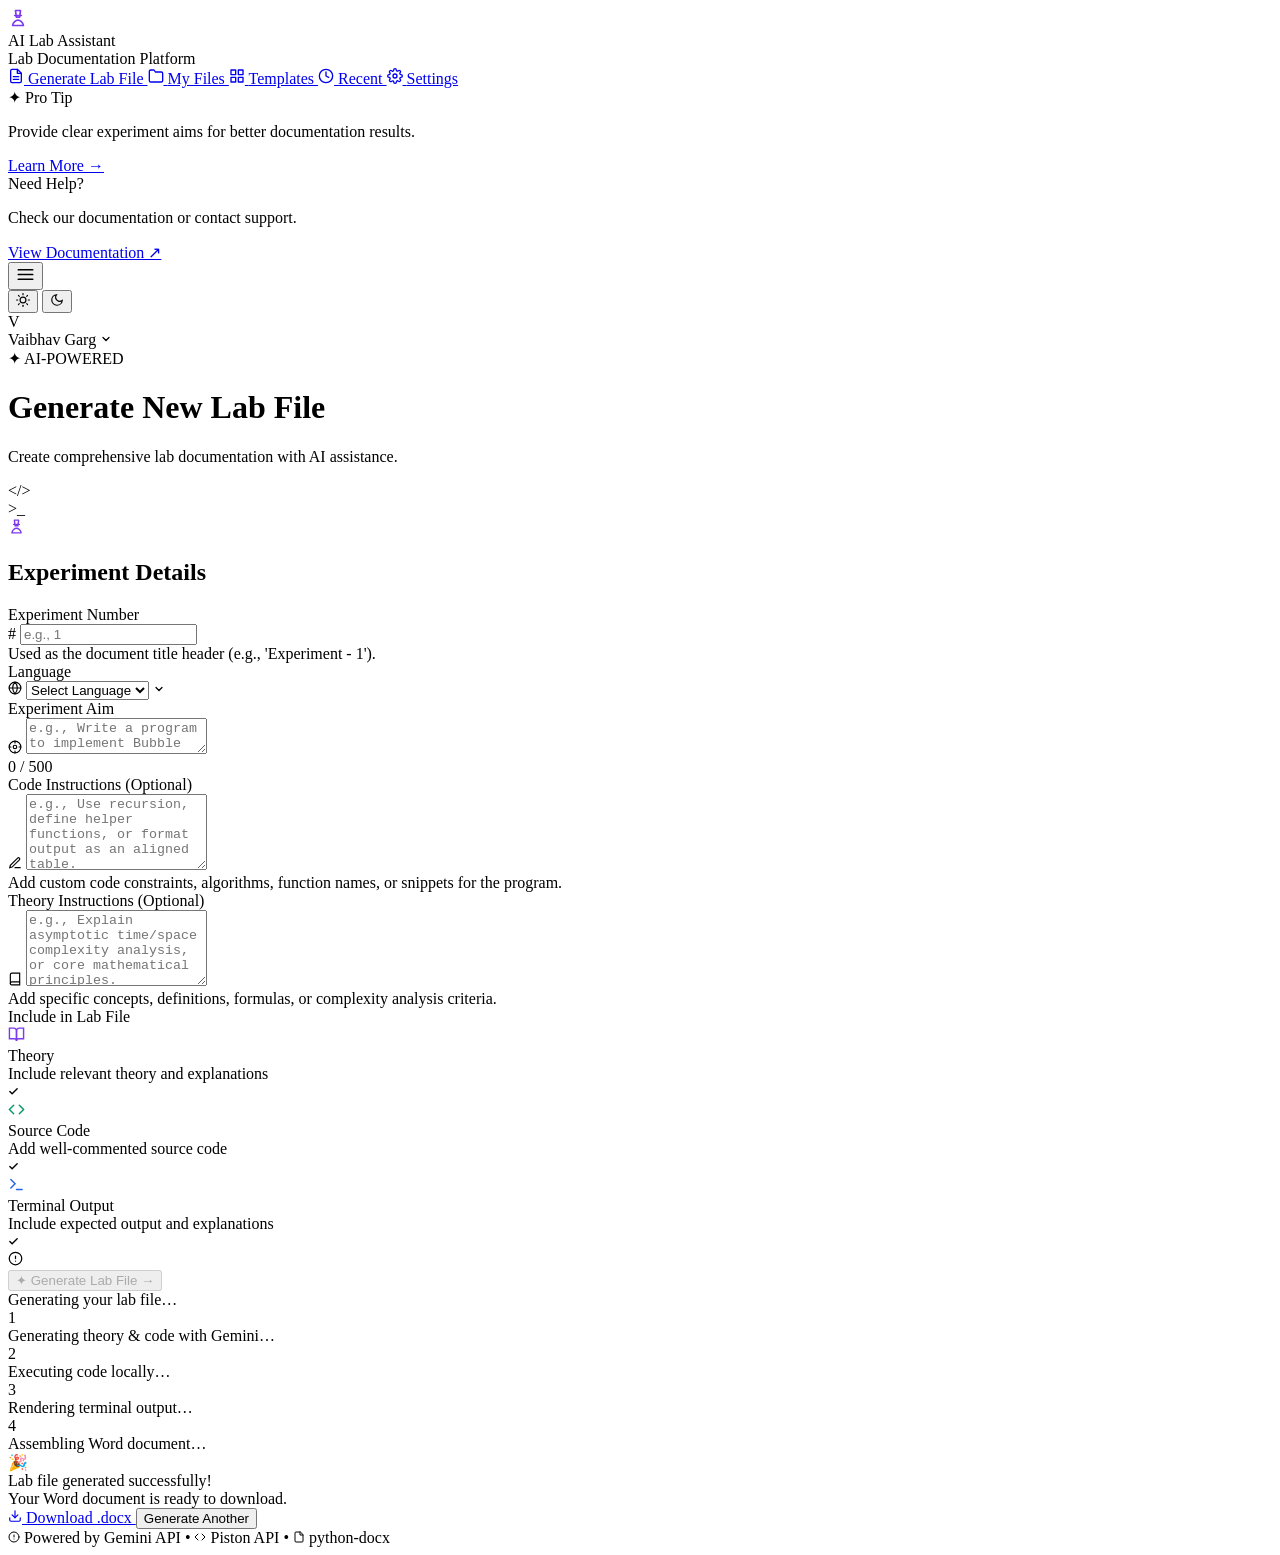
==== frontend/index.html @ 701ebc19 "Refactor guidelines fields to separate Theory Instructions and Code Instructions with structured LLM" ====
<!DOCTYPE html>
<html lang="en">
<head>
  <meta charset="UTF-8" />
  <meta name="viewport" content="width=device-width, initial-scale=1.0" />
  <title>AI Lab Assistant — Lab Documentation Platform</title>
  <meta name="description" content="Generate complete college lab experiment documents with AI. Enter your aim, choose a language, and get a formatted Word file with theory, code, and terminal output." />
  <link rel="preconnect" href="https://fonts.googleapis.com" />
  <link rel="preconnect" href="https://fonts.gstatic.com" crossorigin />
  <link href="https://fonts.googleapis.com/css2?family=Inter:wght@300;400;500;600;700;800&display=swap" rel="stylesheet" />
  <link rel="stylesheet" href="/static/style.css" />
</head>
<body>

<!-- Mobile sidebar overlay -->
<div class="sidebar-overlay" id="sidebar-overlay"></div>

<div class="app-layout">

  <!-- ══ SIDEBAR ═══════════════════════════════════════════════ -->
  <aside class="sidebar" id="sidebar">

    <!-- Brand -->
    <div class="sidebar-brand">
      <div class="brand-icon-wrap">
        <svg width="20" height="20" viewBox="0 0 24 24" fill="none" stroke="#7c3aed" stroke-width="2" stroke-linecap="round" stroke-linejoin="round">
          <path d="M9 3h6l-1 8H10L9 3z"/><path d="M5.5 21c.5-4 4-6.5 6.5-6.5s6 2.5 6.5 6.5H5.5z"/>
          <line x1="8" y1="9" x2="16" y2="9"/>
        </svg>
      </div>
      <div>
        <div class="brand-name">AI Lab Assistant</div>
        <div class="brand-sub">Lab Documentation Platform</div>
      </div>
    </div>

    <!-- Nav -->
    <nav class="sidebar-nav">
      <a class="nav-item active" href="#" id="nav-generate">
        <span class="nav-icon">
          <svg width="16" height="16" viewBox="0 0 24 24" fill="none" stroke="currentColor" stroke-width="2" stroke-linecap="round" stroke-linejoin="round">
            <path d="M14 2H6a2 2 0 0 0-2 2v16a2 2 0 0 0 2 2h12a2 2 0 0 0 2-2V8z"/>
            <polyline points="14 2 14 8 20 8"/>
            <line x1="16" y1="13" x2="8" y2="13"/><line x1="16" y1="17" x2="8" y2="17"/>
          </svg>
        </span>
        Generate Lab File
      </a>
      <a class="nav-item" href="#">
        <span class="nav-icon">
          <svg width="16" height="16" viewBox="0 0 24 24" fill="none" stroke="currentColor" stroke-width="2" stroke-linecap="round" stroke-linejoin="round">
            <path d="M22 19a2 2 0 0 1-2 2H4a2 2 0 0 1-2-2V5a2 2 0 0 1 2-2h5l2 3h9a2 2 0 0 1 2 2z"/>
          </svg>
        </span>
        My Files
      </a>
      <a class="nav-item" href="#">
        <span class="nav-icon">
          <svg width="16" height="16" viewBox="0 0 24 24" fill="none" stroke="currentColor" stroke-width="2" stroke-linecap="round" stroke-linejoin="round">
            <rect x="3" y="3" width="7" height="7"/><rect x="14" y="3" width="7" height="7"/>
            <rect x="14" y="14" width="7" height="7"/><rect x="3" y="14" width="7" height="7"/>
          </svg>
        </span>
        Templates
      </a>
      <a class="nav-item" href="#">
        <span class="nav-icon">
          <svg width="16" height="16" viewBox="0 0 24 24" fill="none" stroke="currentColor" stroke-width="2" stroke-linecap="round" stroke-linejoin="round">
            <circle cx="12" cy="12" r="10"/><polyline points="12 6 12 12 16 14"/>
          </svg>
        </span>
        Recent
      </a>
      <a class="nav-item" href="#">
        <span class="nav-icon">
          <svg width="16" height="16" viewBox="0 0 24 24" fill="none" stroke="currentColor" stroke-width="2" stroke-linecap="round" stroke-linejoin="round">
            <circle cx="12" cy="12" r="3"/>
            <path d="M19.4 15a1.65 1.65 0 0 0 .33 1.82l.06.06a2 2 0 0 1-2.83 2.83l-.06-.06a1.65 1.65 0 0 0-1.82-.33 1.65 1.65 0 0 0-1 1.51V21a2 2 0 0 1-4 0v-.09A1.65 1.65 0 0 0 9 19.4a1.65 1.65 0 0 0-1.82.33l-.06.06a2 2 0 0 1-2.83-2.83l.06-.06A1.65 1.65 0 0 0 4.68 15a1.65 1.65 0 0 0-1.51-1H3a2 2 0 0 1 0-4h.09A1.65 1.65 0 0 0 4.6 9a1.65 1.65 0 0 0-.33-1.82l-.06-.06a2 2 0 0 1 2.83-2.83l.06.06A1.65 1.65 0 0 0 9 4.68a1.65 1.65 0 0 0 1-1.51V3a2 2 0 0 1 4 0v.09a1.65 1.65 0 0 0 1 1.51 1.65 1.65 0 0 0 1.82-.33l.06-.06a2 2 0 0 1 2.83 2.83l-.06.06A1.65 1.65 0 0 0 19.4 9a1.65 1.65 0 0 0 1.51 1H21a2 2 0 0 1 0 4h-.09a1.65 1.65 0 0 0-1.51 1z"/>
          </svg>
        </span>
        Settings
      </a>
    </nav>

    <!-- Sidebar bottom cards -->
    <div class="sidebar-bottom">
      <div class="sb-card">
        <div class="sb-card-title"><span class="sb-star">✦</span> Pro Tip</div>
        <p class="sb-card-body">Provide clear experiment aims for better documentation results.</p>
        <a href="#" class="sb-link">Learn More →</a>
      </div>
      <div class="sb-card">
        <div class="sb-card-title">Need Help?</div>
        <p class="sb-card-body">Check our documentation or contact support.</p>
        <a href="#" class="sb-link">View Documentation ↗</a>
      </div>
    </div>

  </aside>

  <!-- ══ MAIN AREA ══════════════════════════════════════════════ -->
  <div class="main-area">

    <!-- Top Bar -->
    <header class="top-bar">
      <button class="hamburger-btn" id="hamburger" aria-label="Toggle sidebar">
        <svg width="19" height="19" viewBox="0 0 24 24" fill="none" stroke="currentColor" stroke-width="2.2" stroke-linecap="round">
          <line x1="3" y1="6" x2="21" y2="6"/><line x1="3" y1="12" x2="21" y2="12"/><line x1="3" y1="18" x2="21" y2="18"/>
        </svg>
      </button>
      <div class="top-bar-right">
        <div class="theme-toggle" role="group">
          <button class="theme-btn active" id="light-btn" title="Light mode">
            <svg width="14" height="14" viewBox="0 0 24 24" fill="none" stroke="currentColor" stroke-width="2" stroke-linecap="round">
              <circle cx="12" cy="12" r="5"/>
              <line x1="12" y1="1" x2="12" y2="3"/><line x1="12" y1="21" x2="12" y2="23"/>
              <line x1="4.22" y1="4.22" x2="5.64" y2="5.64"/><line x1="18.36" y1="18.36" x2="19.78" y2="19.78"/>
              <line x1="1" y1="12" x2="3" y2="12"/><line x1="21" y1="12" x2="23" y2="12"/>
              <line x1="4.22" y1="19.78" x2="5.64" y2="18.36"/><line x1="18.36" y1="5.64" x2="19.78" y2="4.22"/>
            </svg>
          </button>
          <button class="theme-btn" id="dark-btn" title="Dark mode">
            <svg width="14" height="14" viewBox="0 0 24 24" fill="none" stroke="currentColor" stroke-width="2" stroke-linecap="round">
              <path d="M21 12.79A9 9 0 1 1 11.21 3 7 7 0 0 0 21 12.79z"/>
            </svg>
          </button>
        </div>
        <div class="user-chip">
          <div class="user-avatar">V</div>
          <span class="user-name">Vaibhav Garg</span>
          <svg width="12" height="12" viewBox="0 0 24 24" fill="none" stroke="currentColor" stroke-width="2.5" stroke-linecap="round">
            <polyline points="6 9 12 15 18 9"/>
          </svg>
        </div>
      </div>
    </header>

    <!-- Workspace -->
    <main class="workspace">
      <div class="workspace-inner">

        <!-- Hero -->
        <div class="hero">
          <div class="hero-text">
            <div class="ai-badge">✦ AI-POWERED</div>
            <h1 class="hero-heading">Generate <span class="grad-text">New Lab File</span></h1>
            <p class="hero-sub">Create comprehensive lab documentation with AI assistance.</p>
          </div>
          <div class="hero-illus" aria-hidden="true">
            <div class="dec-dot dot-yellow"></div>
            <div class="dec-dot dot-purple"></div>
            <div class="dec-dot dot-blue"></div>
            <div class="illus-folder">
              <div class="illus-doc">
                <div class="doc-line"></div>
                <div class="doc-line short"></div>
                <div class="doc-line"></div>
                <div class="doc-line short"></div>
              </div>
            </div>
            <div class="illus-code">&lt;/&gt;</div>
            <div class="illus-term">&gt;_</div>
          </div>
        </div>

        <!-- Form Card -->
        <div class="form-card">
          <div class="form-card-hdr">
            <div class="form-card-hdr-icon">
              <svg width="17" height="17" viewBox="0 0 24 24" fill="none" stroke="#7c3aed" stroke-width="2" stroke-linecap="round" stroke-linejoin="round">
                <path d="M9 3h6l-1 8H10L9 3z"/>
                <path d="M5.5 21c.5-4 4-6.5 6.5-6.5s6 2.5 6.5 6.5H5.5z"/>
                <line x1="8" y1="9" x2="16" y2="9"/>
              </svg>
            </div>
            <h2 class="form-card-title">Experiment Details</h2>
          </div>

          <form id="lab-form" novalidate>

            <!-- Row 1 -->
            <div class="form-row-2">
              <div class="f-group">
                <label class="f-label" for="exp-number">Experiment Number</label>
                <div class="f-wrap">
                  <span class="f-icon f-icon-hash">#</span>
                  <input type="number" id="exp-number" class="f-input" placeholder="e.g., 1" min="1" autocomplete="off" required />
                </div>
                <span class="f-helper-text">Used as the document title header (e.g., 'Experiment - 1').</span>
              </div>
              <div class="f-group">
                <label class="f-label" for="language">Language</label>
                <div class="f-wrap f-select-wrap">
                  <span class="f-icon">
                    <svg width="14" height="14" viewBox="0 0 24 24" fill="none" stroke="currentColor" stroke-width="2" stroke-linecap="round">
                      <circle cx="12" cy="12" r="10"/>
                      <line x1="2" y1="12" x2="22" y2="12"/>
                      <path d="M12 2a15.3 15.3 0 0 1 4 10 15.3 15.3 0 0 1-4 10 15.3 15.3 0 0 1-4-10 15.3 15.3 0 0 1 4-10z"/>
                    </svg>
                  </span>
                  <select id="language" class="f-select" required>
                    <option value="" disabled selected>Select Language</option>
                    <option value="Python">Python</option>
                    <option value="C">C</option>
                    <option value="C++">C++</option>
                    <option value="Java">Java</option>
                    <option value="JavaScript">JavaScript</option>
                    <option value="Rust">Rust</option>
                  </select>
                  <span class="select-arrow">
                    <svg width="12" height="12" viewBox="0 0 24 24" fill="none" stroke="currentColor" stroke-width="2.5" stroke-linecap="round">
                      <polyline points="6 9 12 15 18 9"/>
                    </svg>
                  </span>
                </div>
              </div>
            </div>

            <!-- Aim -->
            <div class="f-group f-aim-group">
              <label class="f-label" for="aim">Experiment Aim</label>
              <div class="f-textarea-wrap">
                <span class="f-textarea-icon">
                  <svg width="14" height="14" viewBox="0 0 24 24" fill="none" stroke="currentColor" stroke-width="2" stroke-linecap="round">
                    <circle cx="12" cy="12" r="10"/>
                    <circle cx="12" cy="12" r="3"/>
                    <line x1="22" y1="12" x2="19" y2="12"/><line x1="5" y1="12" x2="2" y2="12"/>
                    <line x1="12" y1="2" x2="12" y2="5"/><line x1="12" y1="19" x2="12" y2="22"/>
                  </svg>
                </span>
                <textarea id="aim" class="f-textarea" placeholder="e.g., Write a program to implement Bubble Sort" maxlength="500" required></textarea>
              </div>
              <div class="char-row">
                <span id="char-count" class="char-count">0 / 500</span>
              </div>
            </div>

            <!-- Code Instructions -->
            <div class="f-group f-aim-group">
              <label class="f-label" for="code-instructions">Code Instructions (Optional)</label>
              <div class="f-textarea-wrap">
                <span class="f-textarea-icon">
                  <svg width="14" height="14" viewBox="0 0 24 24" fill="none" stroke="currentColor" stroke-width="2" stroke-linecap="round">
                    <path d="M12 20h9"/><path d="M16.5 3.5a2.121 2.121 0 0 1 3 3L7 19l-4 1 1-4L16.5 3.5z"/>
                  </svg>
                </span>
                <textarea id="code-instructions" class="f-textarea" placeholder="e.g., Use recursion, define helper functions, or format output as an aligned table." style="min-height: 70px;"></textarea>
              </div>
              <span class="f-helper-text">Add custom code constraints, algorithms, function names, or snippets for the program.</span>
            </div>

            <!-- Theory Instructions -->
            <div class="f-group f-aim-group">
              <label class="f-label" for="theory-instructions">Theory Instructions (Optional)</label>
              <div class="f-textarea-wrap">
                <span class="f-textarea-icon">
                  <svg width="14" height="14" viewBox="0 0 24 24" fill="none" stroke="currentColor" stroke-width="2" stroke-linecap="round">
                    <path d="M4 19.5A2.5 2.5 0 0 1 6.5 17H20"/>
                    <path d="M6.5 2H20v20H6.5A2.5 2.5 0 0 1 4 19.5v-15A2.5 2.5 0 0 1 6.5 2z"/>
                  </svg>
                </span>
                <textarea id="theory-instructions" class="f-textarea" placeholder="e.g., Explain asymptotic time/space complexity analysis, or core mathematical principles." style="min-height: 70px;"></textarea>
              </div>
              <span class="f-helper-text">Add specific concepts, definitions, formulas, or complexity analysis criteria.</span>
            </div>

            <!-- Component cards -->
            <div class="comp-section">
              <span class="comp-section-label">Include in Lab File</span>
              <div class="comp-grid">
                <div class="comp-card selected" data-comp="theory">
                  <div class="comp-icon-wrap theory-bg">
                    <svg width="17" height="17" viewBox="0 0 24 24" fill="none" stroke="#7c3aed" stroke-width="2" stroke-linecap="round">
                      <path d="M2 3h6a4 4 0 0 1 4 4v14a3 3 0 0 0-3-3H2z"/>
                      <path d="M22 3h-6a4 4 0 0 0-4 4v14a3 3 0 0 1 3-3h7z"/>
                    </svg>
                  </div>
                  <div class="comp-body">
                    <div class="comp-title">Theory</div>
                    <div class="comp-desc">Include relevant theory and explanations</div>
                  </div>
                  <div class="comp-chk">
                    <svg width="11" height="11" viewBox="0 0 24 24" fill="none" stroke="currentColor" stroke-width="3" stroke-linecap="round"><polyline points="20 6 9 17 4 12"/></svg>
                  </div>
                </div>
                <div class="comp-card selected" data-comp="code">
                  <div class="comp-icon-wrap code-bg">
                    <svg width="17" height="17" viewBox="0 0 24 24" fill="none" stroke="#059669" stroke-width="2" stroke-linecap="round">
                      <polyline points="16 18 22 12 16 6"/><polyline points="8 6 2 12 8 18"/>
                    </svg>
                  </div>
                  <div class="comp-body">
                    <div class="comp-title">Source Code</div>
                    <div class="comp-desc">Add well-commented source code</div>
                  </div>
                  <div class="comp-chk">
                    <svg width="11" height="11" viewBox="0 0 24 24" fill="none" stroke="currentColor" stroke-width="3" stroke-linecap="round"><polyline points="20 6 9 17 4 12"/></svg>
                  </div>
                </div>
                <div class="comp-card selected" data-comp="terminal">
                  <div class="comp-icon-wrap term-bg">
                    <svg width="17" height="17" viewBox="0 0 24 24" fill="none" stroke="#2563eb" stroke-width="2" stroke-linecap="round">
                      <polyline points="4 17 10 11 4 5"/><line x1="12" y1="19" x2="20" y2="19"/>
                    </svg>
                  </div>
                  <div class="comp-body">
                    <div class="comp-title">Terminal Output</div>
                    <div class="comp-desc">Include expected output and explanations</div>
                  </div>
                  <div class="comp-chk">
                    <svg width="11" height="11" viewBox="0 0 24 24" fill="none" stroke="currentColor" stroke-width="3" stroke-linecap="round"><polyline points="20 6 9 17 4 12"/></svg>
                  </div>
                </div>
              </div>
            </div>

            <!-- Error toast -->
            <div id="error-toast" role="alert" aria-live="assertive">
              <svg width="15" height="15" viewBox="0 0 24 24" fill="none" stroke="currentColor" stroke-width="2" stroke-linecap="round" style="flex-shrink:0">
                <circle cx="12" cy="12" r="10"/><line x1="12" y1="8" x2="12" y2="12"/><line x1="12" y1="16" x2="12.01" y2="16"/>
              </svg>
              <span id="error-msg"></span>
            </div>

            <!-- CTA -->
            <button type="submit" id="generate-btn" disabled>
              ✦ Generate Lab File →
            </button>

          </form>
        </div>

        <!-- Progress Card -->
        <div id="progress-section" role="status" aria-label="Generation progress">
          <div class="prog-title">Generating your lab file…</div>
          <div class="steps-list">
            <div class="step pending" id="step-1">
              <div class="step-ind">1</div>
              <span class="step-lbl">Generating theory &amp; code with Gemini…</span>
            </div>
            <div class="step pending" id="step-2">
              <div class="step-ind">2</div>
              <span class="step-lbl">Executing code locally…</span>
            </div>
            <div class="step pending" id="step-3">
              <div class="step-ind">3</div>
              <span class="step-lbl">Rendering terminal output…</span>
            </div>
            <div class="step pending" id="step-4">
              <div class="step-ind">4</div>
              <span class="step-lbl">Assembling Word document…</span>
            </div>
          </div>
        </div>

        <!-- Success Card -->
        <div id="success-section" role="status">
          <div class="suc-icon">🎉</div>
          <div class="suc-text">
            <div class="suc-title">Lab file generated successfully!</div>
            <div class="suc-sub">Your Word document is ready to download.</div>
          </div>
          <div class="suc-actions">
            <a id="download-btn" href="#" download>
              <svg width="14" height="14" viewBox="0 0 24 24" fill="none" stroke="currentColor" stroke-width="2" stroke-linecap="round">
                <path d="M21 15v4a2 2 0 0 1-2 2H5a2 2 0 0 1-2-2v-4"/>
                <polyline points="7 10 12 15 17 10"/><line x1="12" y1="15" x2="12" y2="3"/>
              </svg>
              Download .docx
            </a>
            <button id="reset-btn" type="button">Generate Another</button>
          </div>
        </div>

        <!-- Footer -->
        <footer class="page-footer">
          <span class="footer-item">
            <svg width="12" height="12" viewBox="0 0 24 24" fill="none" stroke="currentColor" stroke-width="2" stroke-linecap="round">
              <circle cx="12" cy="12" r="10"/><line x1="12" y1="8" x2="12" y2="12"/><line x1="12" y1="16" x2="12.01" y2="16"/>
            </svg>
            Powered by Gemini API
          </span>
          <span class="footer-sep">•</span>
          <span class="footer-item">
            <svg width="12" height="12" viewBox="0 0 24 24" fill="none" stroke="currentColor" stroke-width="2" stroke-linecap="round">
              <polyline points="16 18 22 12 16 6"/><polyline points="8 6 2 12 8 18"/>
            </svg>
            Piston API
          </span>
          <span class="footer-sep">•</span>
          <span class="footer-item">
            <svg width="12" height="12" viewBox="0 0 24 24" fill="none" stroke="currentColor" stroke-width="2" stroke-linecap="round">
              <path d="M14 2H6a2 2 0 0 0-2 2v16a2 2 0 0 0 2 2h12a2 2 0 0 0 2-2V8z"/>
              <polyline points="14 2 14 8 20 8"/>
            </svg>
            python-docx
          </span>
        </footer>

      </div>
    </main>

  </div>
</div>

<script src="/static/app.js"></script>
</body>
</html>
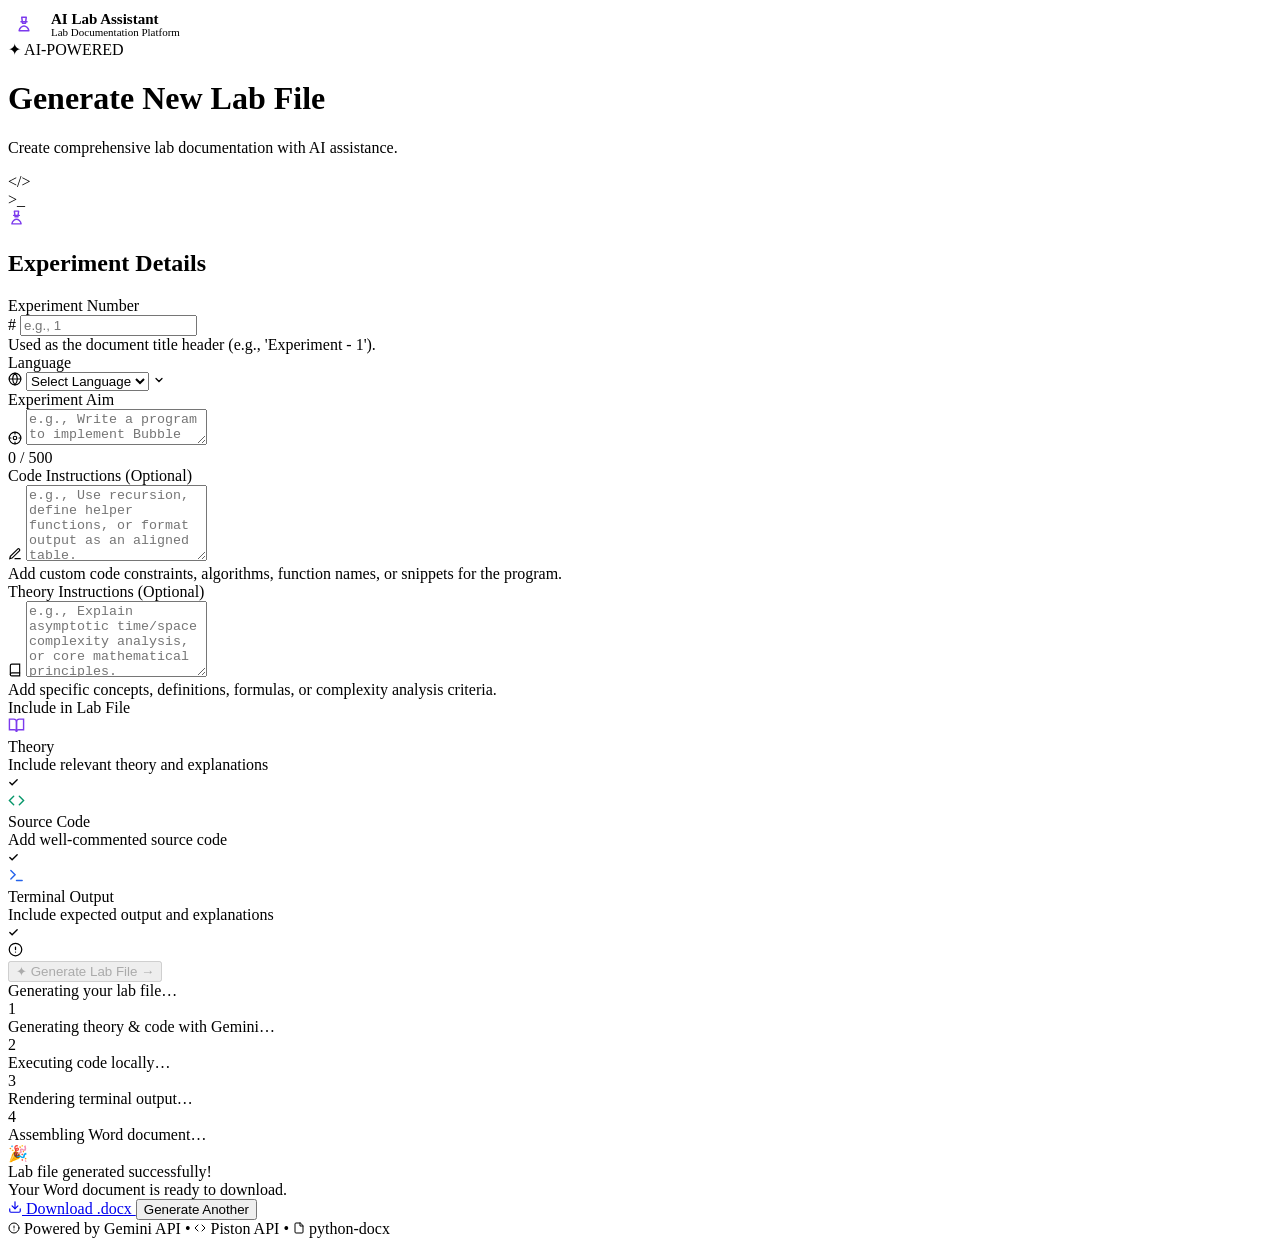
==== commit c2ca7b29: "UI: Remove left sidebar, overlay, theme toggle, and user chip. Move brand logo to top bar." ====
--- a/frontend/index.html
+++ b/frontend/index.html
@@ -12,125 +12,23 @@
 </head>
 <body>
 
-<!-- Mobile sidebar overlay -->
-<div class="sidebar-overlay" id="sidebar-overlay"></div>
-
 <div class="app-layout">
-
-  <!-- ══ SIDEBAR ═══════════════════════════════════════════════ -->
-  <aside class="sidebar" id="sidebar">
-
-    <!-- Brand -->
-    <div class="sidebar-brand">
-      <div class="brand-icon-wrap">
-        <svg width="20" height="20" viewBox="0 0 24 24" fill="none" stroke="#7c3aed" stroke-width="2" stroke-linecap="round" stroke-linejoin="round">
-          <path d="M9 3h6l-1 8H10L9 3z"/><path d="M5.5 21c.5-4 4-6.5 6.5-6.5s6 2.5 6.5 6.5H5.5z"/>
-          <line x1="8" y1="9" x2="16" y2="9"/>
-        </svg>
-      </div>
-      <div>
-        <div class="brand-name">AI Lab Assistant</div>
-        <div class="brand-sub">Lab Documentation Platform</div>
-      </div>
-    </div>
-
-    <!-- Nav -->
-    <nav class="sidebar-nav">
-      <a class="nav-item active" href="#" id="nav-generate">
-        <span class="nav-icon">
-          <svg width="16" height="16" viewBox="0 0 24 24" fill="none" stroke="currentColor" stroke-width="2" stroke-linecap="round" stroke-linejoin="round">
-            <path d="M14 2H6a2 2 0 0 0-2 2v16a2 2 0 0 0 2 2h12a2 2 0 0 0 2-2V8z"/>
-            <polyline points="14 2 14 8 20 8"/>
-            <line x1="16" y1="13" x2="8" y2="13"/><line x1="16" y1="17" x2="8" y2="17"/>
-          </svg>
-        </span>
-        Generate Lab File
-      </a>
-      <a class="nav-item" href="#">
-        <span class="nav-icon">
-          <svg width="16" height="16" viewBox="0 0 24 24" fill="none" stroke="currentColor" stroke-width="2" stroke-linecap="round" stroke-linejoin="round">
-            <path d="M22 19a2 2 0 0 1-2 2H4a2 2 0 0 1-2-2V5a2 2 0 0 1 2-2h5l2 3h9a2 2 0 0 1 2 2z"/>
-          </svg>
-        </span>
-        My Files
-      </a>
-      <a class="nav-item" href="#">
-        <span class="nav-icon">
-          <svg width="16" height="16" viewBox="0 0 24 24" fill="none" stroke="currentColor" stroke-width="2" stroke-linecap="round" stroke-linejoin="round">
-            <rect x="3" y="3" width="7" height="7"/><rect x="14" y="3" width="7" height="7"/>
-            <rect x="14" y="14" width="7" height="7"/><rect x="3" y="14" width="7" height="7"/>
-          </svg>
-        </span>
-        Templates
-      </a>
-      <a class="nav-item" href="#">
-        <span class="nav-icon">
-          <svg width="16" height="16" viewBox="0 0 24 24" fill="none" stroke="currentColor" stroke-width="2" stroke-linecap="round" stroke-linejoin="round">
-            <circle cx="12" cy="12" r="10"/><polyline points="12 6 12 12 16 14"/>
-          </svg>
-        </span>
-        Recent
-      </a>
-      <a class="nav-item" href="#">
-        <span class="nav-icon">
-          <svg width="16" height="16" viewBox="0 0 24 24" fill="none" stroke="currentColor" stroke-width="2" stroke-linecap="round" stroke-linejoin="round">
-            <circle cx="12" cy="12" r="3"/>
-            <path d="M19.4 15a1.65 1.65 0 0 0 .33 1.82l.06.06a2 2 0 0 1-2.83 2.83l-.06-.06a1.65 1.65 0 0 0-1.82-.33 1.65 1.65 0 0 0-1 1.51V21a2 2 0 0 1-4 0v-.09A1.65 1.65 0 0 0 9 19.4a1.65 1.65 0 0 0-1.82.33l-.06.06a2 2 0 0 1-2.83-2.83l.06-.06A1.65 1.65 0 0 0 4.68 15a1.65 1.65 0 0 0-1.51-1H3a2 2 0 0 1 0-4h.09A1.65 1.65 0 0 0 4.6 9a1.65 1.65 0 0 0-.33-1.82l-.06-.06a2 2 0 0 1 2.83-2.83l.06.06A1.65 1.65 0 0 0 9 4.68a1.65 1.65 0 0 0 1-1.51V3a2 2 0 0 1 4 0v.09a1.65 1.65 0 0 0 1 1.51 1.65 1.65 0 0 0 1.82-.33l.06-.06a2 2 0 0 1 2.83 2.83l-.06.06A1.65 1.65 0 0 0 19.4 9a1.65 1.65 0 0 0 1.51 1H21a2 2 0 0 1 0 4h-.09a1.65 1.65 0 0 0-1.51 1z"/>
-          </svg>
-        </span>
-        Settings
-      </a>
-    </nav>
-
-    <!-- Sidebar bottom cards -->
-    <div class="sidebar-bottom">
-      <div class="sb-card">
-        <div class="sb-card-title"><span class="sb-star">✦</span> Pro Tip</div>
-        <p class="sb-card-body">Provide clear experiment aims for better documentation results.</p>
-        <a href="#" class="sb-link">Learn More →</a>
-      </div>
-      <div class="sb-card">
-        <div class="sb-card-title">Need Help?</div>
-        <p class="sb-card-body">Check our documentation or contact support.</p>
-        <a href="#" class="sb-link">View Documentation ↗</a>
-      </div>
-    </div>
-
-  </aside>
 
   <!-- ══ MAIN AREA ══════════════════════════════════════════════ -->
   <div class="main-area">
 
     <!-- Top Bar -->
     <header class="top-bar">
-      <button class="hamburger-btn" id="hamburger" aria-label="Toggle sidebar">
-        <svg width="19" height="19" viewBox="0 0 24 24" fill="none" stroke="currentColor" stroke-width="2.2" stroke-linecap="round">
-          <line x1="3" y1="6" x2="21" y2="6"/><line x1="3" y1="12" x2="21" y2="12"/><line x1="3" y1="18" x2="21" y2="18"/>
-        </svg>
-      </button>
-      <div class="top-bar-right">
-        <div class="theme-toggle" role="group">
-          <button class="theme-btn active" id="light-btn" title="Light mode">
-            <svg width="14" height="14" viewBox="0 0 24 24" fill="none" stroke="currentColor" stroke-width="2" stroke-linecap="round">
-              <circle cx="12" cy="12" r="5"/>
-              <line x1="12" y1="1" x2="12" y2="3"/><line x1="12" y1="21" x2="12" y2="23"/>
-              <line x1="4.22" y1="4.22" x2="5.64" y2="5.64"/><line x1="18.36" y1="18.36" x2="19.78" y2="19.78"/>
-              <line x1="1" y1="12" x2="3" y2="12"/><line x1="21" y1="12" x2="23" y2="12"/>
-              <line x1="4.22" y1="19.78" x2="5.64" y2="18.36"/><line x1="18.36" y1="5.64" x2="19.78" y2="4.22"/>
-            </svg>
-          </button>
-          <button class="theme-btn" id="dark-btn" title="Dark mode">
-            <svg width="14" height="14" viewBox="0 0 24 24" fill="none" stroke="currentColor" stroke-width="2" stroke-linecap="round">
-              <path d="M21 12.79A9 9 0 1 1 11.21 3 7 7 0 0 0 21 12.79z"/>
-            </svg>
-          </button>
-        </div>
-        <div class="user-chip">
-          <div class="user-avatar">V</div>
-          <span class="user-name">Vaibhav Garg</span>
-          <svg width="12" height="12" viewBox="0 0 24 24" fill="none" stroke="currentColor" stroke-width="2.5" stroke-linecap="round">
-            <polyline points="6 9 12 15 18 9"/>
+      <div class="top-bar-brand" style="display: flex; align-items: center; gap: 11px;">
+        <div class="brand-icon-wrap" style="width: 32px; height: 32px; background: var(--accent-light); border-radius: var(--rsm); display: flex; align-items: center; justify-content: center; flex-shrink: 0;">
+          <svg width="18" height="18" viewBox="0 0 24 24" fill="none" stroke="#7c3aed" stroke-width="2" stroke-linecap="round" stroke-linejoin="round">
+            <path d="M9 3h6l-1 8H10L9 3z"/><path d="M5.5 21c.5-4 4-6.5 6.5-6.5s6 2.5 6.5 6.5H5.5z"/>
+            <line x1="8" y1="9" x2="16" y2="9"/>
           </svg>
+        </div>
+        <div>
+          <div class="brand-name" style="font-weight: 700; font-size: 15px; color: var(--text);">AI Lab Assistant</div>
+          <div class="brand-sub" style="font-size: 11px; color: var(--text-light); margin-top: -2px;">Lab Documentation Platform</div>
         </div>
       </div>
     </header>
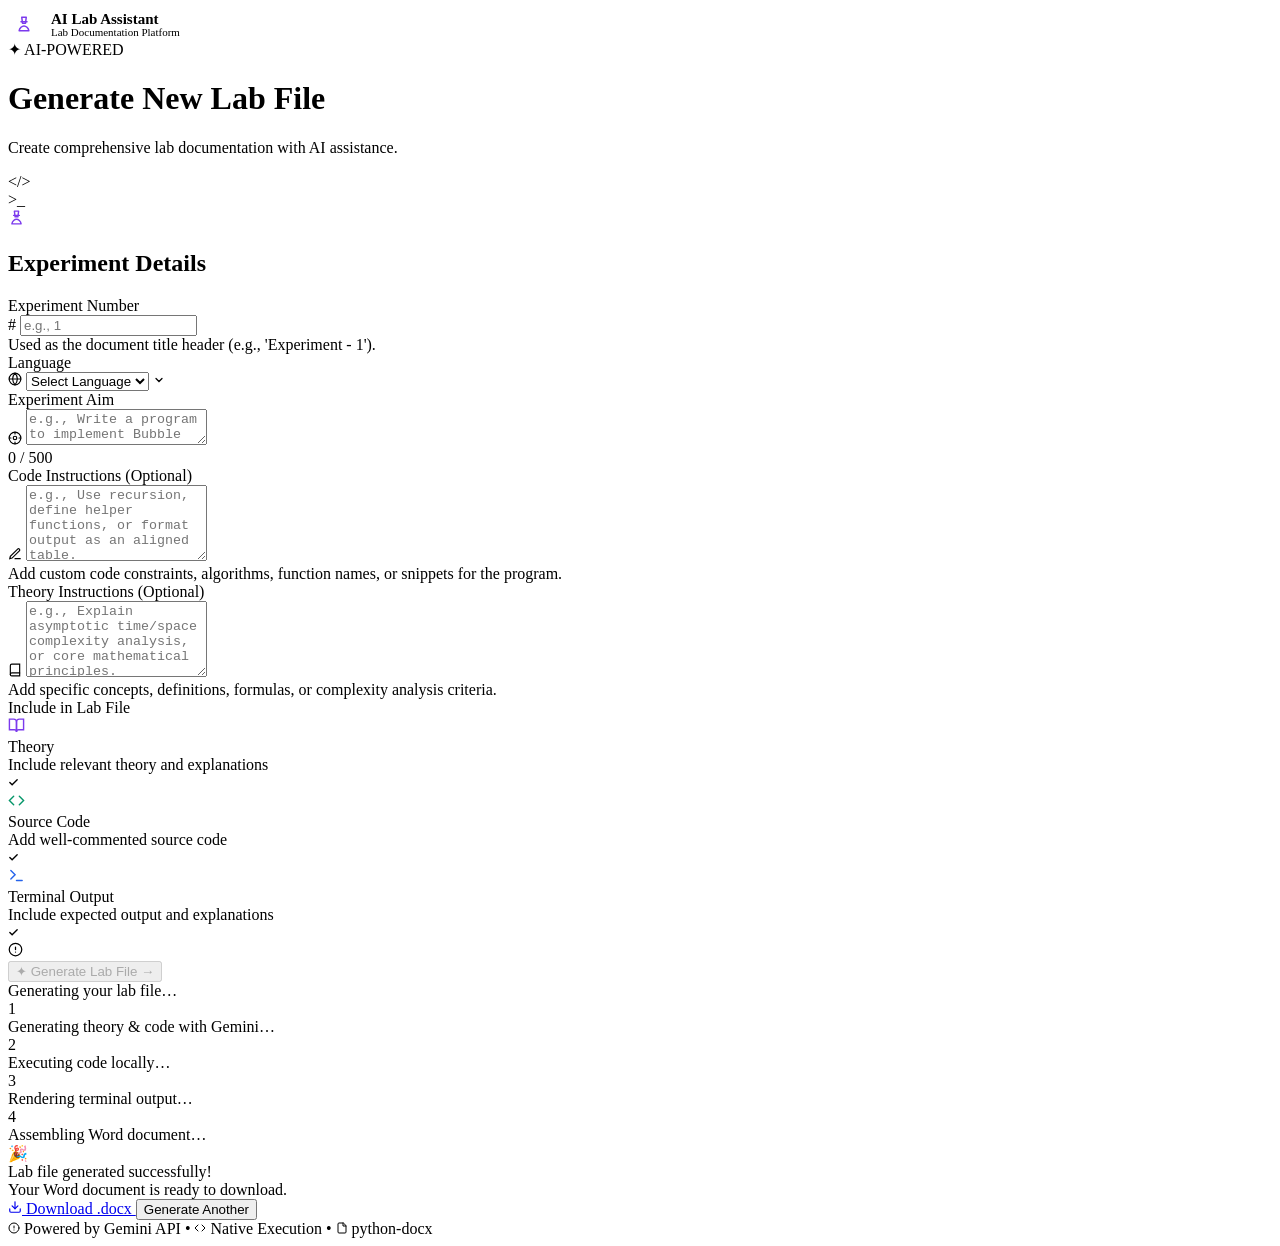
==== commit d710a9f7: "UI: Replace outdated Piston API footer label with Native Execution" ====
--- a/frontend/index.html
+++ b/frontend/index.html
@@ -8,7 +8,7 @@
   <link rel="preconnect" href="https://fonts.googleapis.com" />
   <link rel="preconnect" href="https://fonts.gstatic.com" crossorigin />
   <link href="https://fonts.googleapis.com/css2?family=Inter:wght@300;400;500;600;700;800&display=swap" rel="stylesheet" />
-  <link rel="stylesheet" href="/static/style.css" />
+  <link rel="stylesheet" href="/static/style.css?v=2" />
 </head>
 <body>
 
@@ -283,7 +283,7 @@
             <svg width="12" height="12" viewBox="0 0 24 24" fill="none" stroke="currentColor" stroke-width="2" stroke-linecap="round">
               <polyline points="16 18 22 12 16 6"/><polyline points="8 6 2 12 8 18"/>
             </svg>
-            Piston API
+            Native Execution
           </span>
           <span class="footer-sep">•</span>
           <span class="footer-item">
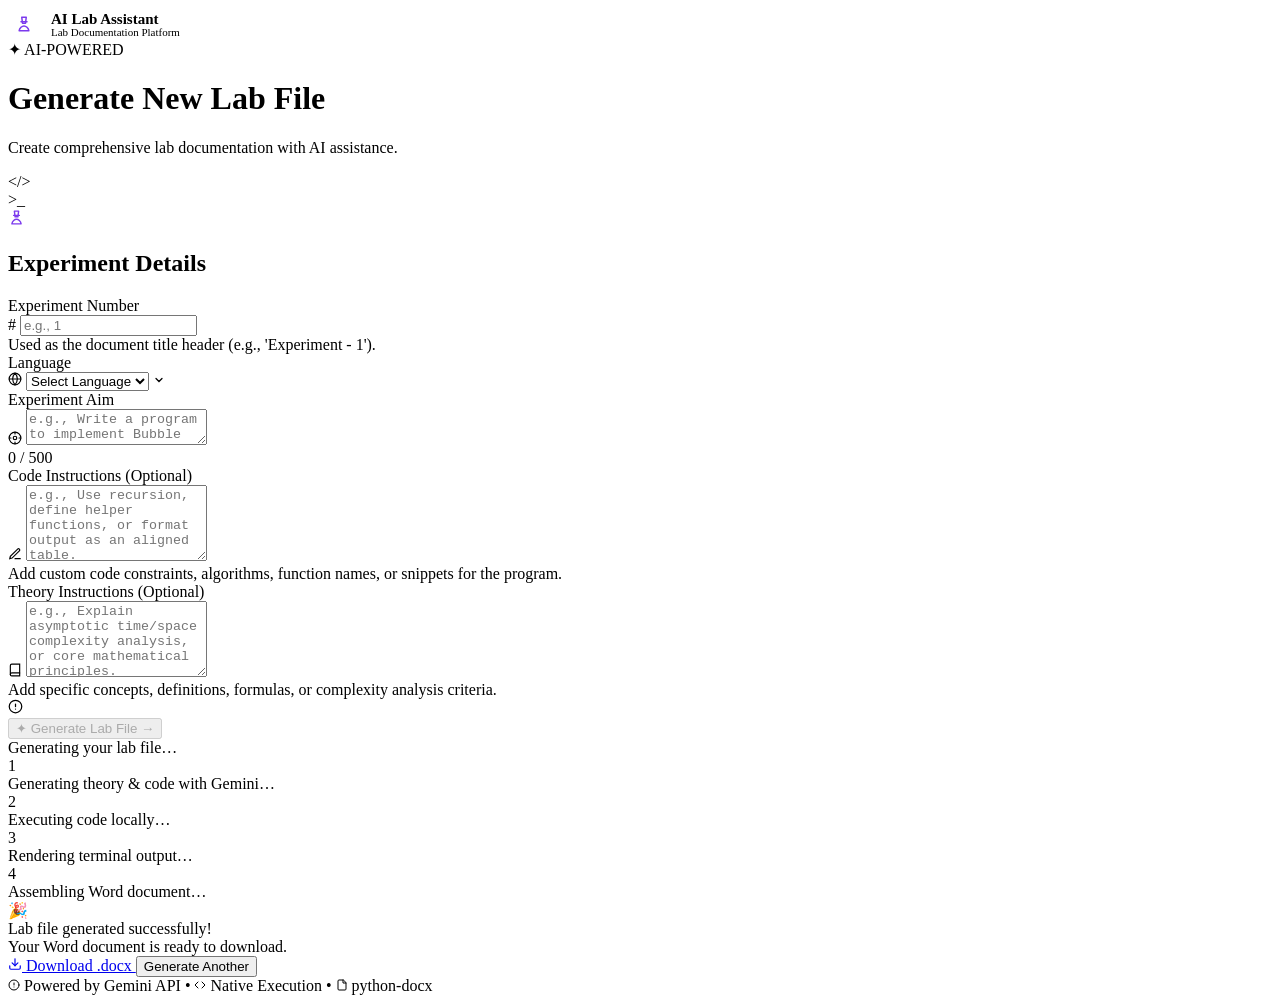
==== commit 3023f67f: "UI: Remove Theory/Code/Output select-deselect toggle cards — all three always included" ====
--- a/frontend/index.html
+++ b/frontend/index.html
@@ -162,55 +162,7 @@
               <span class="f-helper-text">Add specific concepts, definitions, formulas, or complexity analysis criteria.</span>
             </div>
 
-            <!-- Component cards -->
-            <div class="comp-section">
-              <span class="comp-section-label">Include in Lab File</span>
-              <div class="comp-grid">
-                <div class="comp-card selected" data-comp="theory">
-                  <div class="comp-icon-wrap theory-bg">
-                    <svg width="17" height="17" viewBox="0 0 24 24" fill="none" stroke="#7c3aed" stroke-width="2" stroke-linecap="round">
-                      <path d="M2 3h6a4 4 0 0 1 4 4v14a3 3 0 0 0-3-3H2z"/>
-                      <path d="M22 3h-6a4 4 0 0 0-4 4v14a3 3 0 0 1 3-3h7z"/>
-                    </svg>
-                  </div>
-                  <div class="comp-body">
-                    <div class="comp-title">Theory</div>
-                    <div class="comp-desc">Include relevant theory and explanations</div>
-                  </div>
-                  <div class="comp-chk">
-                    <svg width="11" height="11" viewBox="0 0 24 24" fill="none" stroke="currentColor" stroke-width="3" stroke-linecap="round"><polyline points="20 6 9 17 4 12"/></svg>
-                  </div>
-                </div>
-                <div class="comp-card selected" data-comp="code">
-                  <div class="comp-icon-wrap code-bg">
-                    <svg width="17" height="17" viewBox="0 0 24 24" fill="none" stroke="#059669" stroke-width="2" stroke-linecap="round">
-                      <polyline points="16 18 22 12 16 6"/><polyline points="8 6 2 12 8 18"/>
-                    </svg>
-                  </div>
-                  <div class="comp-body">
-                    <div class="comp-title">Source Code</div>
-                    <div class="comp-desc">Add well-commented source code</div>
-                  </div>
-                  <div class="comp-chk">
-                    <svg width="11" height="11" viewBox="0 0 24 24" fill="none" stroke="currentColor" stroke-width="3" stroke-linecap="round"><polyline points="20 6 9 17 4 12"/></svg>
-                  </div>
-                </div>
-                <div class="comp-card selected" data-comp="terminal">
-                  <div class="comp-icon-wrap term-bg">
-                    <svg width="17" height="17" viewBox="0 0 24 24" fill="none" stroke="#2563eb" stroke-width="2" stroke-linecap="round">
-                      <polyline points="4 17 10 11 4 5"/><line x1="12" y1="19" x2="20" y2="19"/>
-                    </svg>
-                  </div>
-                  <div class="comp-body">
-                    <div class="comp-title">Terminal Output</div>
-                    <div class="comp-desc">Include expected output and explanations</div>
-                  </div>
-                  <div class="comp-chk">
-                    <svg width="11" height="11" viewBox="0 0 24 24" fill="none" stroke="currentColor" stroke-width="3" stroke-linecap="round"><polyline points="20 6 9 17 4 12"/></svg>
-                  </div>
-                </div>
-              </div>
-            </div>
+
 
             <!-- Error toast -->
             <div id="error-toast" role="alert" aria-live="assertive">
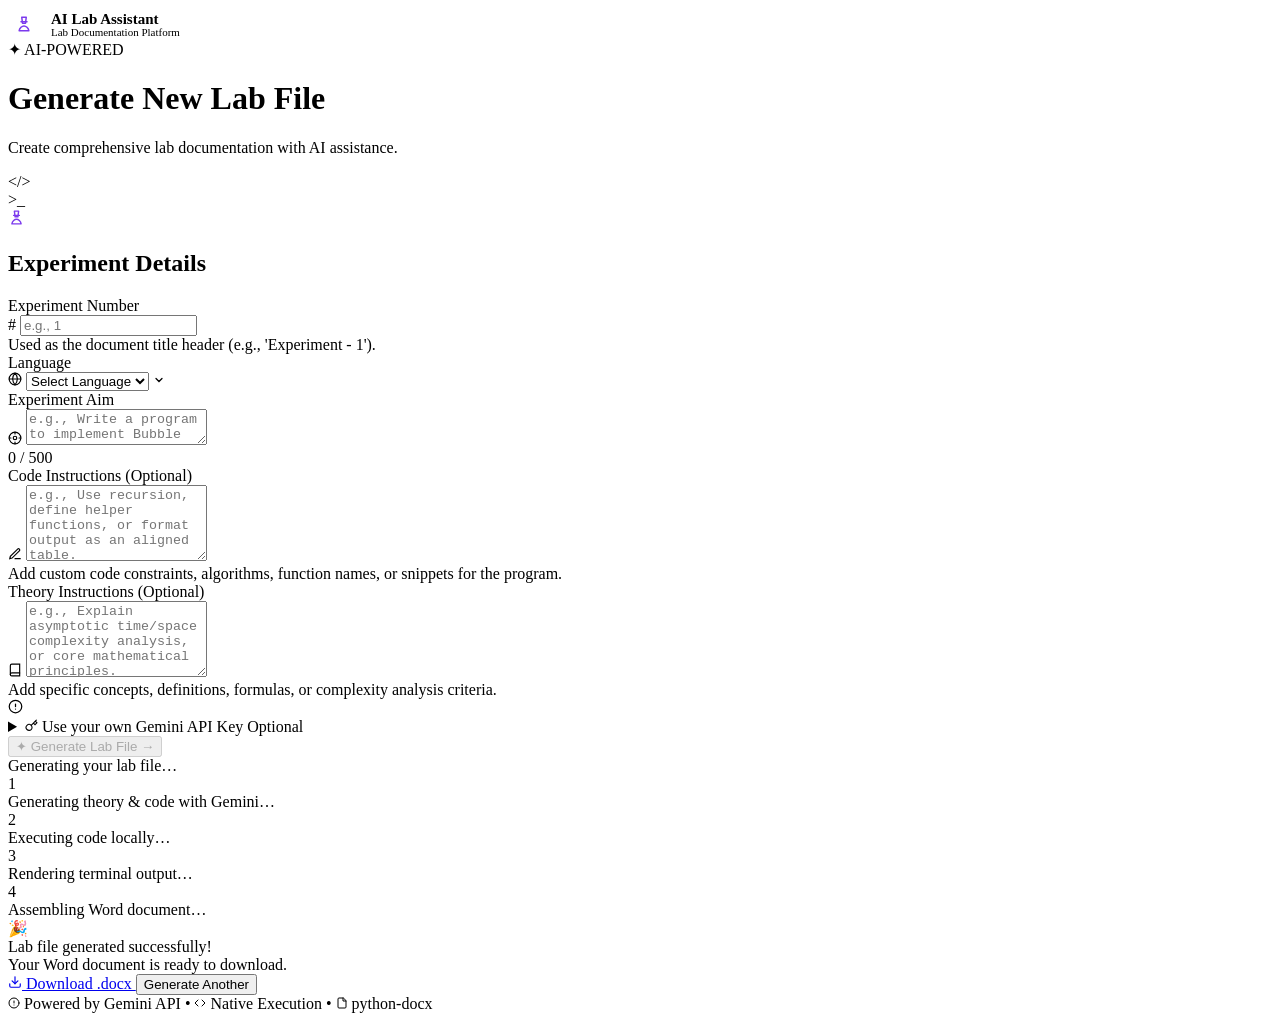
==== commit 71a33e2b: "Feature: Add optional user Gemini API key input for quota/rate-limit fallback" ====
--- a/frontend/index.html
+++ b/frontend/index.html
@@ -8,7 +8,7 @@
   <link rel="preconnect" href="https://fonts.googleapis.com" />
   <link rel="preconnect" href="https://fonts.gstatic.com" crossorigin />
   <link href="https://fonts.googleapis.com/css2?family=Inter:wght@300;400;500;600;700;800&display=swap" rel="stylesheet" />
-  <link rel="stylesheet" href="/static/style.css?v=2" />
+  <link rel="stylesheet" href="/static/style.css?v=3" />
 </head>
 <body>
 
@@ -172,6 +172,31 @@
               <span id="error-msg"></span>
             </div>
 
+            <!-- Optional API Key -->
+            <details class="api-key-section" id="api-key-details">
+              <summary class="api-key-summary">
+                <svg width="13" height="13" viewBox="0 0 24 24" fill="none" stroke="currentColor" stroke-width="2" stroke-linecap="round"><path d="M21 2l-2 2m-7.61 7.61a5.5 5.5 0 1 1-7.778 7.778 5.5 5.5 0 0 1 7.777-7.777zm0 0L15.5 7.5m0 0l3 3L22 7l-3-3m-3.5 3.5L19 4"/></svg>
+                Use your own Gemini API Key
+                <span class="api-key-badge">Optional</span>
+              </summary>
+              <div class="api-key-body">
+                <p class="api-key-hint">
+                  Use this if generation fails due to <strong>quota limits</strong> or <strong>rate limiting</strong> on the shared server key.
+                  Get a free key from <a href="https://aistudio.google.com/app/apikey" target="_blank" rel="noopener">Google AI Studio →</a>
+                </p>
+                <input
+                  type="password"
+                  id="api-key-input"
+                  class="f-input"
+                  placeholder="AIza..."
+                  autocomplete="off"
+                  spellcheck="false"
+                  style="font-family: monospace; letter-spacing: 0.04em;"
+                />
+                <span class="f-helper-text">Your key is sent directly to the server for this request only and is never stored.</span>
+              </div>
+            </details>
+
             <!-- CTA -->
             <button type="submit" id="generate-btn" disabled>
               ✦ Generate Lab File →
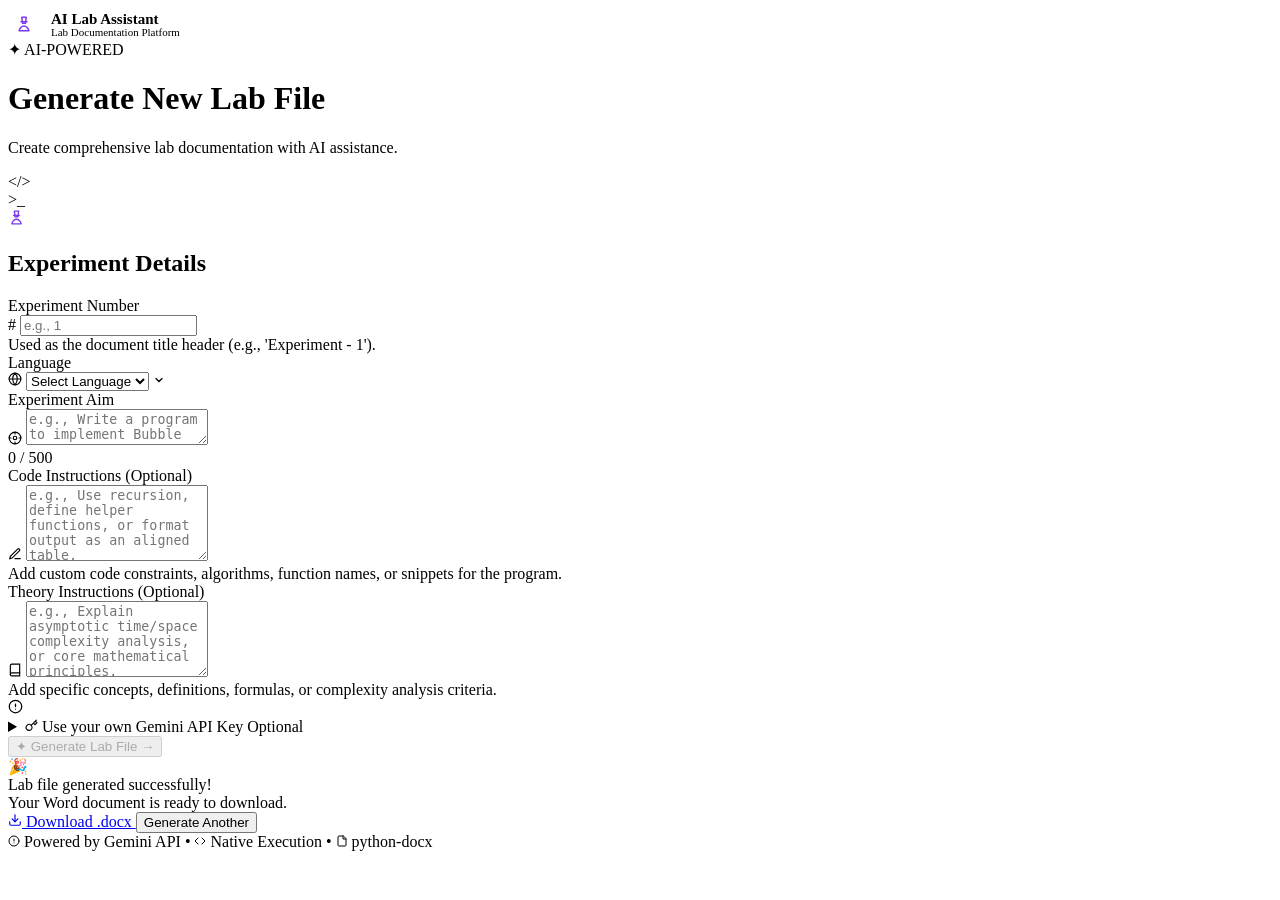
==== commit 2c01304a: "Feature: Implement Real-Time AI Agent Execution Panel with SSE streaming, live terminal view, and Pl" ====
--- a/frontend/index.html
+++ b/frontend/index.html
@@ -8,7 +8,7 @@
   <link rel="preconnect" href="https://fonts.googleapis.com" />
   <link rel="preconnect" href="https://fonts.gstatic.com" crossorigin />
   <link href="https://fonts.googleapis.com/css2?family=Inter:wght@300;400;500;600;700;800&display=swap" rel="stylesheet" />
-  <link rel="stylesheet" href="/static/style.css?v=3" />
+  <link rel="stylesheet" href="/static/style.css?v=4" />
 </head>
 <body>
 
@@ -205,27 +205,104 @@
           </form>
         </div>
 
-        <!-- Progress Card -->
-        <div id="progress-section" role="status" aria-label="Generation progress">
-          <div class="prog-title">Generating your lab file…</div>
-          <div class="steps-list">
-            <div class="step pending" id="step-1">
-              <div class="step-ind">1</div>
-              <span class="step-lbl">Generating theory &amp; code with Gemini…</span>
-            </div>
-            <div class="step pending" id="step-2">
-              <div class="step-ind">2</div>
-              <span class="step-lbl">Executing code locally…</span>
-            </div>
-            <div class="step pending" id="step-3">
-              <div class="step-ind">3</div>
-              <span class="step-lbl">Rendering terminal output…</span>
-            </div>
-            <div class="step pending" id="step-4">
-              <div class="step-ind">4</div>
-              <span class="step-lbl">Assembling Word document…</span>
-            </div>
-          </div>
+        <!-- Real-Time AI Agent Live Execution Panel -->
+        <div id="agent-panel" class="agent-panel" style="display: none;" role="status" aria-label="AI Agent Execution">
+          
+          <!-- Agent Header Bar -->
+          <div class="agent-header">
+            <div class="agent-title">
+              <span class="agent-avatar">🤖</span>
+              <div>
+                <div class="agent-name">AI Agent</div>
+                <div class="agent-status-text" id="agent-status-msg">Initializing AI Agent...</div>
+              </div>
+            </div>
+            <div class="agent-badge" id="agent-live-badge">
+              <span class="pulse-dot"></span> LIVE
+            </div>
+          </div>
+
+          <!-- Step Timeline -->
+          <div class="agent-timeline">
+            <div class="timeline-item pending" id="step-task">
+              <span class="step-icon">○</span>
+              <span class="step-label">Understand task</span>
+            </div>
+            <div class="timeline-item pending" id="step-code">
+              <span class="step-icon">○</span>
+              <span class="step-label">Generate code</span>
+            </div>
+            <div class="timeline-item pending" id="step-sandbox">
+              <span class="step-icon">○</span>
+              <span class="step-label">Start sandbox</span>
+            </div>
+            <div class="timeline-item pending" id="step-exec">
+              <span class="step-icon">○</span>
+              <span class="step-label">Execute code</span>
+            </div>
+            <div class="timeline-item pending" id="step-playwright">
+              <span class="step-icon">○</span>
+              <span class="step-label">Run Playwright</span>
+            </div>
+            <div class="timeline-item pending" id="step-docx">
+              <span class="step-icon">○</span>
+              <span class="step-label">Assemble DOCX</span>
+            </div>
+          </div>
+
+          <!-- Live Terminal Window -->
+          <div class="terminal-container">
+            <div class="terminal-bar">
+              <div class="terminal-dots">
+                <span class="dot red"></span>
+                <span class="dot yellow"></span>
+                <span class="dot green"></span>
+              </div>
+              <div class="terminal-title">LIVE TERMINAL VIEW</div>
+            </div>
+            <div class="terminal-body" id="live-terminal-output">
+              <div class="term-line prompt">(.venv) PS /app> waiting for execution...</div>
+            </div>
+          </div>
+
+          <!-- Live Browser Screenshot Preview -->
+          <div class="browser-preview-container" id="browser-preview-card" style="display: none;">
+            <div class="browser-bar">
+              <div class="browser-dots">
+                <span class="dot"></span>
+                <span class="dot"></span>
+                <span class="dot"></span>
+              </div>
+              <div class="browser-url">localhost:8000/render-preview</div>
+              <span class="preview-tag">LIVE BROWSER PREVIEW</span>
+            </div>
+            <div class="browser-viewport">
+              <img id="live-browser-img" src="" alt="Live Playwright Preview..." />
+            </div>
+          </div>
+
+          <!-- Expandable Generated Code -->
+          <details class="agent-accordion" id="code-accordion">
+            <summary class="accordion-summary">
+              <svg width="13" height="13" viewBox="0 0 24 24" fill="none" stroke="currentColor" stroke-width="2" stroke-linecap="round"><polyline points="16 18 22 12 16 6"/><polyline points="8 6 2 12 8 18"/></svg>
+              Generated Code
+            </summary>
+            <div class="accordion-body">
+              <pre><code id="agent-code-text">Generating code...</code></pre>
+            </div>
+          </details>
+
+          <!-- Expandable Execution Logs -->
+          <details class="agent-accordion" id="logs-accordion">
+            <summary class="accordion-summary">
+              <svg width="13" height="13" viewBox="0 0 24 24" fill="none" stroke="currentColor" stroke-width="2" stroke-linecap="round"><line x1="8" y1="6" x2="21" y2="6"/><line x1="8" y1="12" x2="21" y2="12"/><line x1="8" y1="18" x2="21" y2="18"/><line x1="3" y1="6" x2="3.01" y2="6"/><line x1="3" y1="12" x2="3.01" y2="12"/><line x1="3" y1="18" x2="3.01" y2="18"/></svg>
+              Execution Logs
+            </summary>
+            <div class="accordion-body">
+              <pre id="agent-logs-text">Agent session started...</pre>
+            </div>
+          </details>
+
         </div>
 
         <!-- Success Card -->
